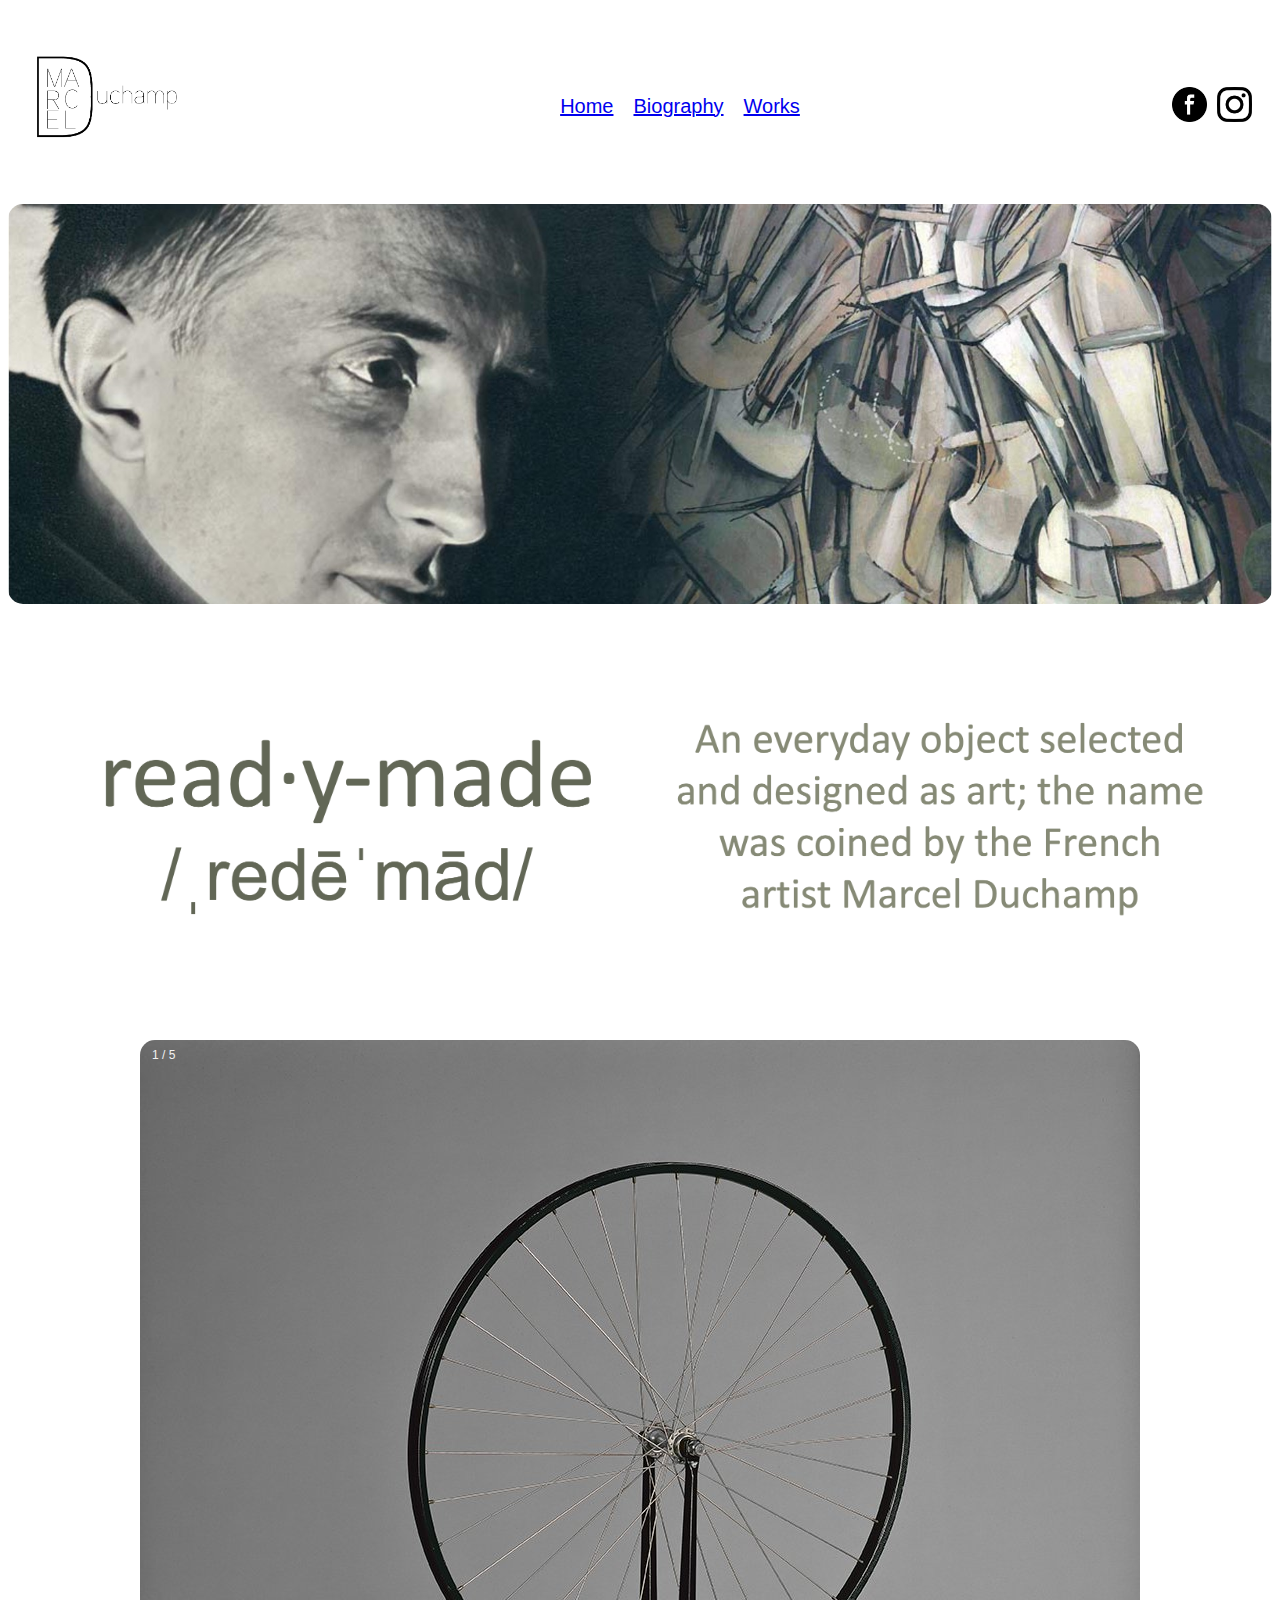
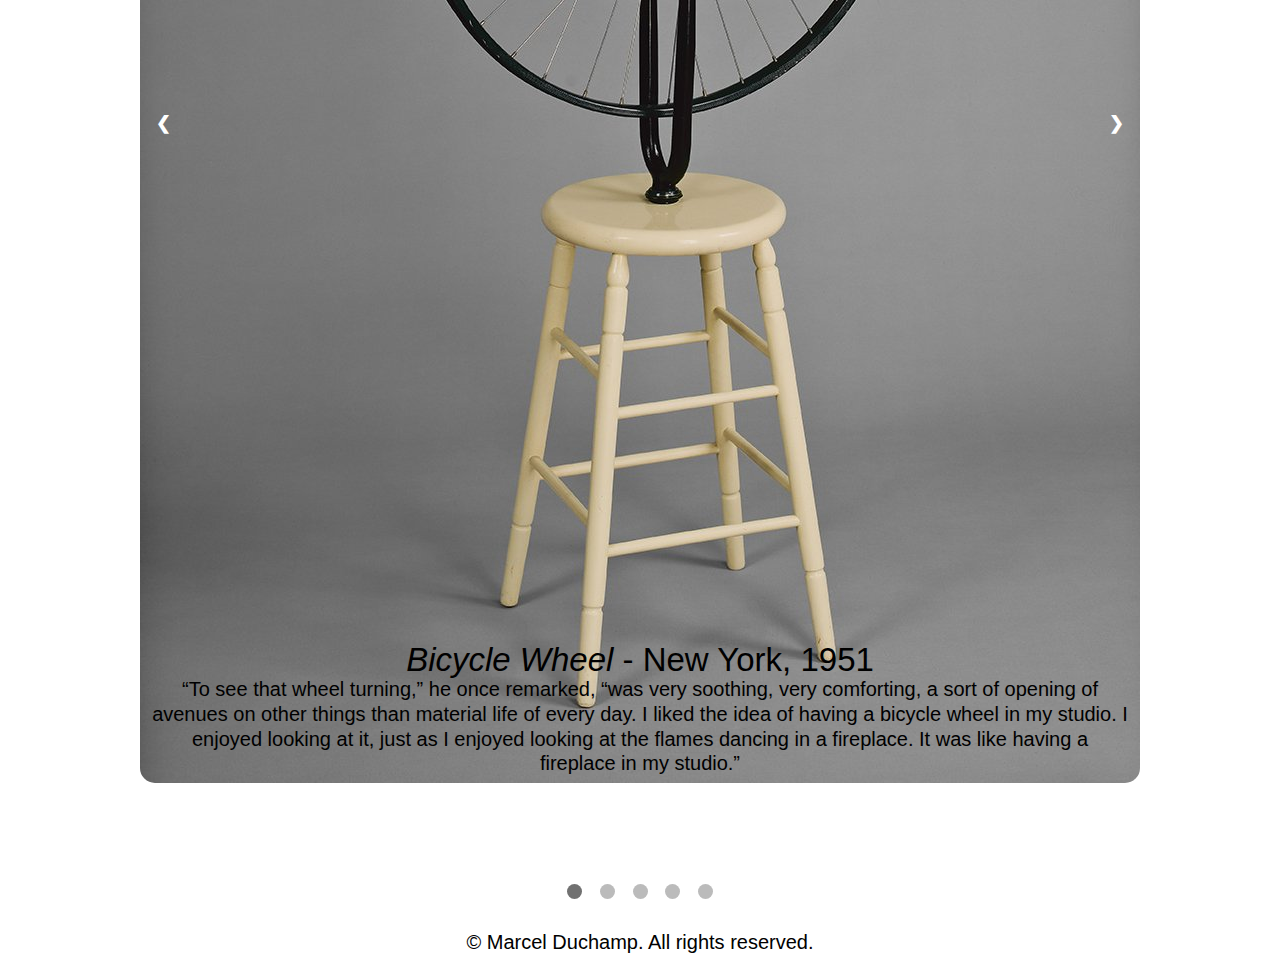
==== works.html @ 7e20b763 "first commit" ====
<!DOCTYPE html>
<html lang="en">

<head>
    <meta charset="UTF-8" />
    <meta name="viewport" content="width=device-width, initial-scale=1.0">
    <meta http-equiv="X-UA-Compatible" content="IE=edge" />
    <meta name="viewport" content="width=device-width, initial-scale=1.0" />
    <link rel="stylesheet" type="text/css" href="style.css" />
    <title>Works</title>
</head>

<body>
    <div class="header-container">
        <header>
            <h1><a href="index.html"><img src="Images/DuchampLogo.png" alt="Website Logo" class="logo"></a></h1>
        </header>
            <div class="nav-container">
                <nav>
                    <ul>
                        <li><a href="index.html">Home</a></li>
                        <li><a href="bio.html">Biography</a></li>
                        <li><a href="works.html"> Works</a></li>
                    </ul>
                </nav>
            </div>
                <div class="social">
                    <a href="https://www.facebook.com/groups/344424405578265" target="_blank">
                        <img src="Images/facebook.png" alt="social">
                      </a>
                      <a href="https://www.instagram.com/marcel_duchamp1887/" target="_blank">
                        <img src="Images/instagram.png" alt="social">
                      </a>
                </div>
    </div>

    </section>

    <div class="hero">
        <img src="Images/Duchamp.jpg" alt="Hero Image">
    </div>

    <div class="works-para">
       <div class="readymade">
            <img src="Images/readymade2.png" alt="readymade1">
        </div>
        <div class="slideshow-container">
            <div class="mySlides">
                <div class="numbertext">1 / 5</div>
                <img src="Images/BicycleWheel.png" style="width:100%">
                <div class="text"><i>Bicycle Wheel</i> - New York, 1951 <br>
                        <span style="font-size: 20px;">“To see that wheel turning,” he once remarked, “was very soothing,
                        very comforting, a sort of opening of avenues on other things than material life of every day. I
                        liked the idea of having a bicycle wheel in my studio. I enjoyed looking at it, just as I
                        enjoyed looking at the flames dancing in a fireplace. It was like having a fireplace in my
                        studio.”</span>
                </div>
            </div>

            <div class="mySlides">
                <div class="numbertext">2 / 5</div>
                <img src="Images/broken.jpg" style="width:100%">
                <div class="text"><i>In Advance of the Broken Arm - Yale University, 1915</i><br>
                    <span style="font-size: 20px;">Duchamp acquired the initial version of this piece from a hardware
                        store in 1915. He signed and dated the shovel before suspending it from the ceiling of his
                        studio for display. The title, <i>In Advance of the Broken Arm</i>, humorously references the
                        shovel's intended use.</span>
                </div>
            </div>

            <div class="mySlides">
                <div class="numbertext">3 / 5</div>
                <img src="Images/Fountain.png" style="width:100%">
                <div class="text"><i>Fountain - Tate Modern, 1917</i> <br>
                    <span style="font-size: 20px;">On his journey of protesting traditional art, Duchamp submitted an
                        upside-down urinal titled <i>Fountain</i>, signed “R. Mutt, 1917,” to the unjuried Society of
                        Independent Artists’ salon in New York, which promised to accept any artwork with a paid fee.
                        The board, suspecting a prank, rejected <i>Fountain</i> as not being true art. In response,
                        Duchamp, a board member, resigned in protest.</span>
                </div>
            </div>

            <div class="mySlides">
                <div class="numbertext">4 / 5</div>
                <img src="Images/trebuchet.jpg" style="width:100%">
                <div class="text"><i>Trebuchet ("Trap") - Center Pompidou - 1917/1964</i> <br>
                    <span style="font-size: 20px;">"lt stayed there on the floor and I would always knock against it at every moment. lt drove me mad and I said to myself : l've had enough of this; if it wants to stay on the floor, all right, l'm going to nail it''.</span>
                </div>
            </div>

            <div class="mySlides">
                <div class="numbertext">5 / 5</div>
                <img src="Images/bottle.jpg" style="width:100%">
                <div class="text"><i>Bottle Rack - The Art Institute of Chicago, 1914/1959</i> <br>
                    <span style="font-size: 20px;">Marcel Duchamp transformed an ordinary, mass-produced bottle rack into an artwork by designating it as such. Known as <i>Bottle Rack</i>, its original function was redefined by Duchamp's act of selection. When he moved to New York in 1915, he left the piece with his sister, who had discarded it by the time Duchamp later requested it. However, the concept behind <i>Bottle Rack</i> persisted, as its status as a ready-made inherently questioned originality due to its industrial production. Duchamp subsequently acquired and authorized new versions of the work.</span>
                </div>
            </div>
            <a class="prev" onclick="plusSlides(-1)">&#10094;</a>
            <a class="next" onclick="plusSlides(1)">&#10095;</a>
        </div>
        <br>

        <div style="text-align:center">
            <span class="dot" onclick="currentSlide(1)"></span>
            <span class="dot" onclick="currentSlide(2)"></span>
            <span class="dot" onclick="currentSlide(3)"></span>
            <span class="dot" onclick="currentSlide(4)"></span>
            <span class="dot" onclick="currentSlide(5)"></span>
        </div>

        <script>
            let slideIndex = 1;
            showSlides(slideIndex);

            function plusSlides(n) {
                showSlides(slideIndex += n);
            }

            function currentSlide(n) {
                showSlides(slideIndex = n);
            }

            function showSlides(n) {
                let i;
                let slides = document.getElementsByClassName("mySlides");
                let dots = document.getElementsByClassName("dot");
                if (n > slides.length) { slideIndex = 1 }
                if (n < 1) { slideIndex = slides.length }
                for (i = 0; i < slides.length; i++) {
                    slides[i].style.display = "none";
                }
                for (i = 0; i < dots.length; i++) {
                    dots[i].className = dots[i].className.replace(" active", "");
                }
                slides[slideIndex - 1].style.display = "block";
                dots[slideIndex - 1].className += " active";
            }
        </script>

        </section>

    <footer>
        <p>&copy; Marcel Duchamp. All rights reserved.</p>        
    </footer>

</body>

</html>
---- style.css ----
* {
  box-sizing: border-box;
}

body,
html {
  min-height: 100vh;
  margin: 10;
}
body {
  font-family: 'Rethink Sans', sans-serif; 
}


.header-container {
  display: flex;
  align-items: center;
  justify-content: space-between;
  padding: 10px 20px;
  background-color: hsl(0, 0%, 100%);
}

.nav-container {
  display: flex;
  justify-content: center;
  flex-grow: 1;
}

nav a:active {
  color: rgb;
  text-decoration: underline;
}

.logo {
  flex: 0 0 auto;
}

.logo img {
  width: 150px;
  height: auto;
  max-width: 100%;
}


.social {
  display: flex;
  align-items: center;
  justify-content: flex-end;
  flex: 0 0 auto
}

.social img {
  width: 35px;
  height: auto;
  margin-left: 10px;
}

.hero {
  display: flex;
  justify-content: center;
  gap: 10px;
  max-height: 400px;
  overflow: hidden;
}

.hero img {
  width: 100%;
  max-width: 100%;
  height: auto;
  object-fit: cover;
  border-radius: 15px;
}


h1 img{
  width: 150px;
  height: auto;
  max-width: 100%;
}

h2 {
  size: 50px;
  font-family: 'Rethink Sans', sans-serif;
  text-align: center;
}

h3 {
  font-family:'Rethink Sans', sans-serif;
  font-size: 50px;
  padding-top: 80px;
  text-align: center; 
  display: block;
  width: fit-content; 
  margin: 0 auto; 
  color: #868b77

}

h5 {
  font-family: 'Rethink Sans', sans-serif;
  text-align: center;
  font-size: 50px;

}

nav {
  font-family: 'Rethink Sans', sans-serif;
  background-color: hsl(0, 0%, 100%);
  padding: 5px;
  display: flex;
  justify-content: flex-end;
  align-items: center;
  font-size: 20px;

}

nav ul li {
  word-spacing: 10px;
}

nav ul {
  list-style: none;
  margin: 0;
  padding: 10px;
  display: flex;
}

nav ul li {
  margin-left: 20px;

}

* {
  box-sizing: border-box
}

.container {
  width: 700px;
  height: 175px;
  border-radius: 10px;
  background-color: rgb(243, 240, 230);
  display: flex;
  justify-content: center;
  align-items: center;
}

* {
  box-sizing: border-box
}

.para-text {
  font-size: 30px;
  margin-left: 20px;
  padding-left: 5%;
  padding-right: 5%;

}


.works-para {
  font-size: 50px;

}

.slideshow-container {
  max-width: 1000px;
  position: relative;
  margin: auto;
}

.slideshow-container img{
  border-radius: 15px;

}

.mySlides {
  display: none;

}

.prev,
.next {
  cursor: pointer;
  position: absolute;
  top: 50%;
  width: auto;
  margin-top: -22px;
  padding: 16px;
  color: white;
  font-weight: bold;
  font-size: 18px;
  transition: 0.6s ease;
  border-radius: 0 3px 3px 0;
  user-select: none;
}

.next {
  right: 0;
  border-radius: 3px 0 0 3px;
}

.prev:hover,
.next:hover {
  background-color: rgba(0, 0, 0, 0.8);
}

.text {
  color: black;
  font-size: 33px;
  padding: 8px 12px;
  position: absolute;
  bottom: 15px;
  width: 100%;
  text-align: center;
  line-height: .75;
}

.numbertext {
  color: #f2f2f2;
  font-size: 12px;
  padding: 8px 12px;
  position: absolute;
  top: 0;
}

.dot {
  cursor: pointer;
  height: 15px;
  width: 15px;
  margin: 0 2px;
  background-color: #bbb;
  border-radius: 50%;
  display: inline-block;
  transition: background-color 0.6s ease;
}

.active,
.dot:hover {
  background-color: #717171;
}

.fade {
  animation-name: fade;
  animation-duration: 1.5s;
}

@keyframes fade {
  from {
    opacity: .4
  }

  to {
    opacity: 1
  }
}

.hero {
  position: relative;
  width: 100%;
  height: 70vh;
  overflow: hidden;
  display: flex;
  align-items: center;
  justify-content: center;
}

.hero img {
  width: 100%;
  height: 100%;
  object-fit: cover;
 
}

.form-img img {
  width: 100%;
  height: 100%;
  object-fit: cover;
}
.readymade img {
  width: 95%;
  height: auto;
  object-fit: cover;
  display: block;
  margin: 0 auto;
  padding-bottom: 80px;
  padding-top: 80px;
}


.bio-container {
  display: flex;
  justify-content: space-around;
  padding: 10px;
  align-items: center;
  border-radius: 15px;
}

.bio-container img {
  max-width: 40%;
  height: auto;
  object-fit: contain;
  border-radius: 15px;
}

.bio-text {
  max-width: 90%;
  text-indent: 40px;
  font-family: 'Segoe UI', Tahoma, Geneva, Verdana, sans-serif;
  text-align: left;
  font-size: 25px;
  line-height: 1.5;
  margin: 30px;
  padding-right: 40px;
  padding-bottom: 20px;
}

.home-image-container {
  display: flex;
  justify-content: space-around;
  align-items: center;
}

.home-image-container img {
  width: 30%;
  height: 300px;
  object-fit: cover;
  border-radius: 15px;
}

form {
  background-color: #ffffff;
  padding: 20px 40px;
  border-radius: 8px;
  box-shadow: 0px 4px 8px rgba(0, 0, 0, 0.2);
  text-align: center;
}


label {
  font-size: 30px;
  color: #555;
}

input[type="radio"] {
  margin-right: 8px;
}

input[type="radio"]+label {
  margin-right: 20px;
  color: #333;
}

button {
  margin-top: 20px;
  padding: 10px 20px;
  font-size: 1em;
  color: #fff;
  background-color: hsl(56, 16%, 68%);
  border: none;
  border-radius: 5px;
  cursor: pointer;
  transition: background-color 0.3s ease;
}

button:hover {
  background-color: #ddb0a0;
}
.yesno {
  display: flex; 
  justify-content: center;
  align-items: center;
}

  footer {
    font-size: 20px;
    text-align: center;
  }

@media screen and (max-width: 580px) {

  h3{

    font-size: 20px;
  }
  .para-text{
font-size: 20px;
  }

  .home-image-container{
    width: 80%;
    height: 5%px;

  }


  .bio-text{
font-size: 15px;

  }
  .bio-container{
    width: 80%;
    height: 5%px;
  }

}
@media screen and (max-width: 580px) {
  .slideshow-container{
    font-size: 10px;
    width: 60%;
    height: 5%px;

  }
}

@media screen and (max-width: 580px){
h5{
font-size: 20px;
.Hero Image1{
  width: 60%;
  height: 5%px;

}

}

}

@media screen and (max-width: 580px){

  .readymade img {
    width: 50%;
    height: auto;
  }
  .text{
    color: black;
    font-size: 33px;
    padding: 8px 12px;
    position: absolute;
    bottom: 15px;
    width: 100%;
    text-align: center;
    line-height: .75
  }

}
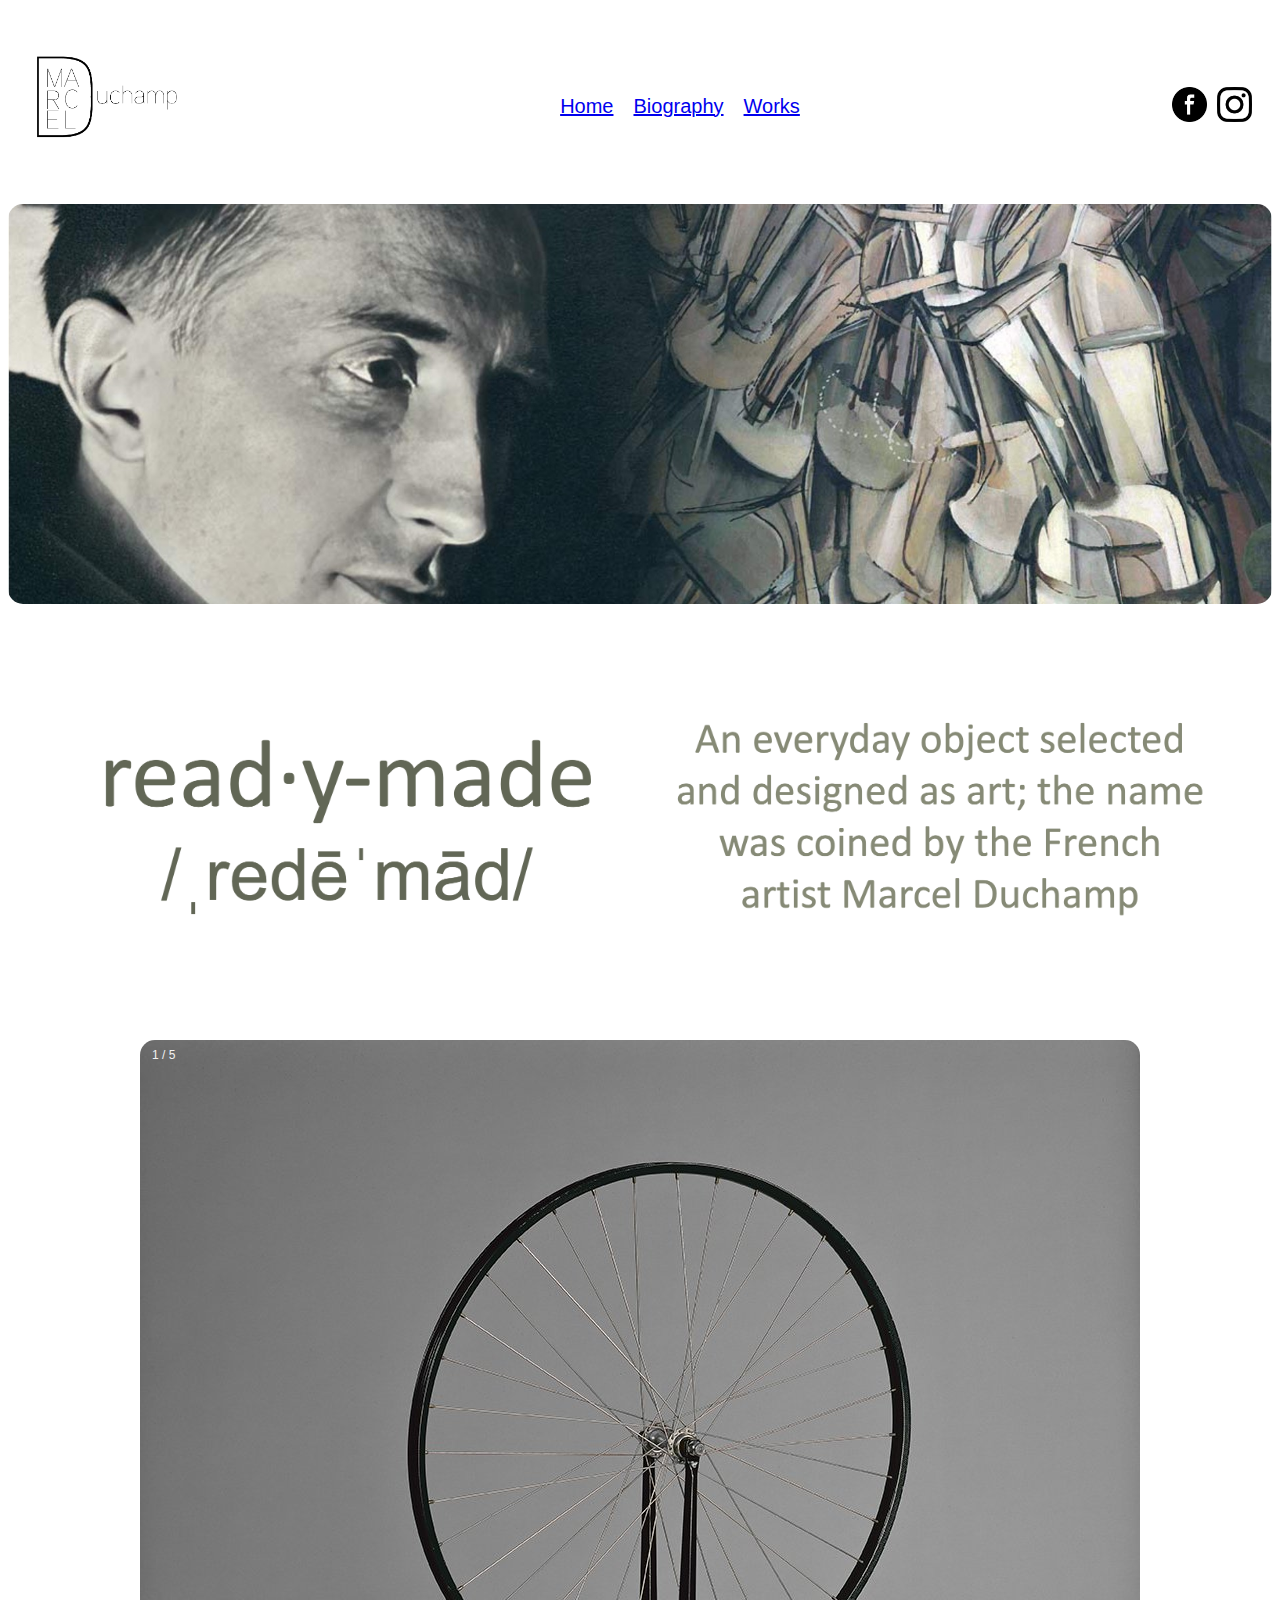
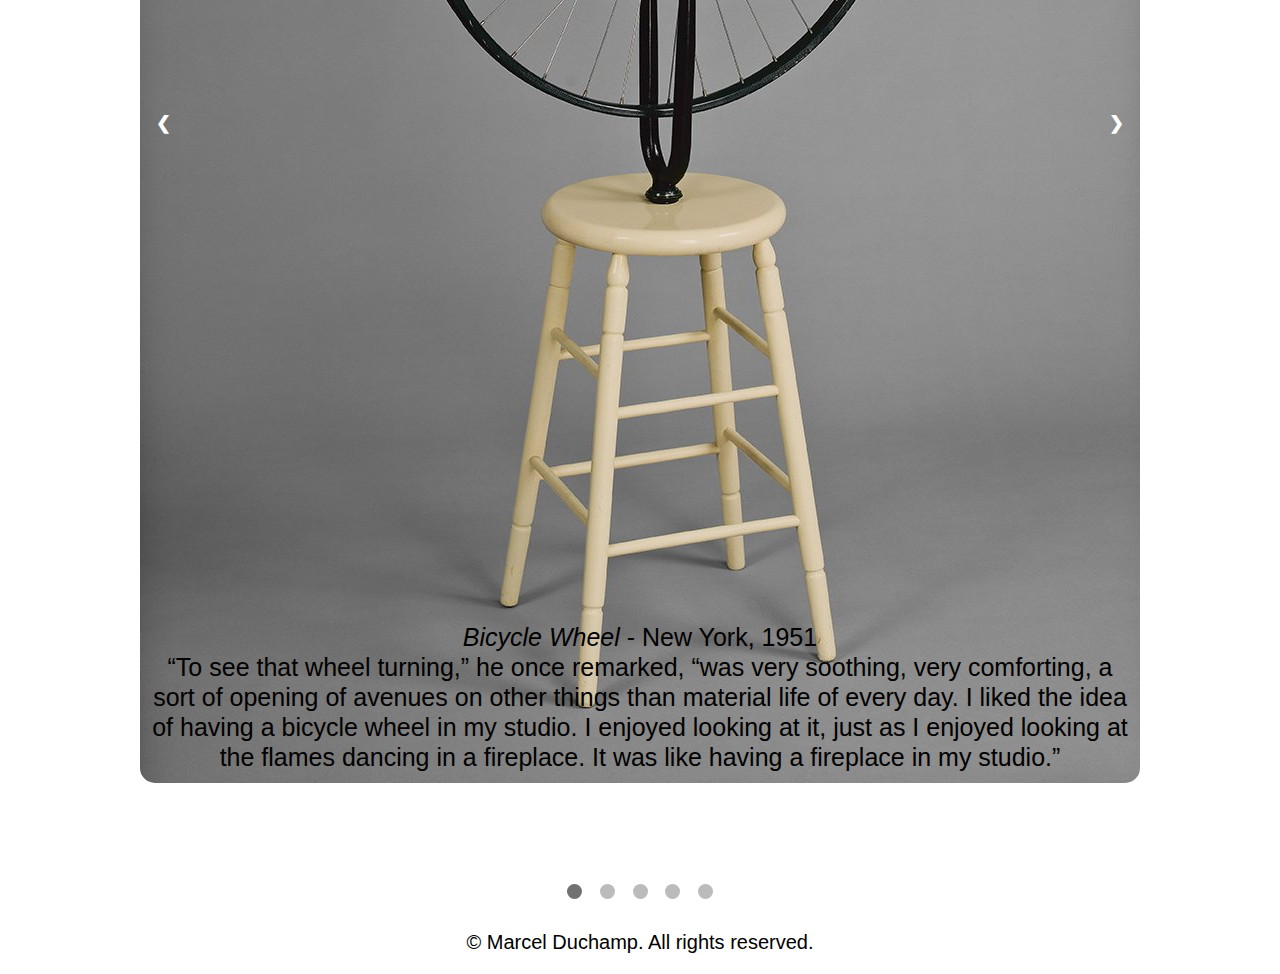
==== commit b87189ab: "Commit" ====
--- a/works.html
+++ b/works.html
@@ -49,7 +49,7 @@
                 <div class="numbertext">1 / 5</div>
                 <img src="Images/BicycleWheel.png" style="width:100%">
                 <div class="text"><i>Bicycle Wheel</i> - New York, 1951 <br>
-                        <span style="font-size: 20px;">“To see that wheel turning,” he once remarked, “was very soothing,
+                    <span>“To see that wheel turning,” he once remarked, “was very soothing,
                         very comforting, a sort of opening of avenues on other things than material life of every day. I
                         liked the idea of having a bicycle wheel in my studio. I enjoyed looking at it, just as I
                         enjoyed looking at the flames dancing in a fireplace. It was like having a fireplace in my
@@ -61,7 +61,7 @@
                 <div class="numbertext">2 / 5</div>
                 <img src="Images/broken.jpg" style="width:100%">
                 <div class="text"><i>In Advance of the Broken Arm - Yale University, 1915</i><br>
-                    <span style="font-size: 20px;">Duchamp acquired the initial version of this piece from a hardware
+                    <span>Duchamp acquired the initial version of this piece from a hardware
                         store in 1915. He signed and dated the shovel before suspending it from the ceiling of his
                         studio for display. The title, <i>In Advance of the Broken Arm</i>, humorously references the
                         shovel's intended use.</span>
@@ -72,7 +72,7 @@
                 <div class="numbertext">3 / 5</div>
                 <img src="Images/Fountain.png" style="width:100%">
                 <div class="text"><i>Fountain - Tate Modern, 1917</i> <br>
-                    <span style="font-size: 20px;">On his journey of protesting traditional art, Duchamp submitted an
+                    <span>On his journey of protesting traditional art, Duchamp submitted an
                         upside-down urinal titled <i>Fountain</i>, signed “R. Mutt, 1917,” to the unjuried Society of
                         Independent Artists’ salon in New York, which promised to accept any artwork with a paid fee.
                         The board, suspecting a prank, rejected <i>Fountain</i> as not being true art. In response,
@@ -84,7 +84,7 @@
                 <div class="numbertext">4 / 5</div>
                 <img src="Images/trebuchet.jpg" style="width:100%">
                 <div class="text"><i>Trebuchet ("Trap") - Center Pompidou - 1917/1964</i> <br>
-                    <span style="font-size: 20px;">"lt stayed there on the floor and I would always knock against it at every moment. lt drove me mad and I said to myself : l've had enough of this; if it wants to stay on the floor, all right, l'm going to nail it''.</span>
+                    <span>"lt stayed there on the floor and I would always knock against it at every moment. lt drove me mad and I said to myself : l've had enough of this; if it wants to stay on the floor, all right, l'm going to nail it''.</span>
                 </div>
             </div>
 
@@ -92,7 +92,7 @@
                 <div class="numbertext">5 / 5</div>
                 <img src="Images/bottle.jpg" style="width:100%">
                 <div class="text"><i>Bottle Rack - The Art Institute of Chicago, 1914/1959</i> <br>
-                    <span style="font-size: 20px;">Marcel Duchamp transformed an ordinary, mass-produced bottle rack into an artwork by designating it as such. Known as <i>Bottle Rack</i>, its original function was redefined by Duchamp's act of selection. When he moved to New York in 1915, he left the piece with his sister, who had discarded it by the time Duchamp later requested it. However, the concept behind <i>Bottle Rack</i> persisted, as its status as a ready-made inherently questioned originality due to its industrial production. Duchamp subsequently acquired and authorized new versions of the work.</span>
+                    <span>Marcel Duchamp transformed an ordinary, mass-produced bottle rack into an artwork by designating it as such. Known as <i>Bottle Rack</i>, its original function was redefined by Duchamp's act of selection. When he moved to New York in 1915, he left the piece with his sister, who had discarded it by the time Duchamp later requested it. However, the concept behind <i>Bottle Rack</i> persisted, as its status as a ready-made inherently questioned originality due to its industrial production. Duchamp subsequently acquired and authorized new versions of the work.</span>
                 </div>
             </div>
             <a class="prev" onclick="plusSlides(-1)">&#10094;</a>
--- a/style.css
+++ b/style.css
@@ -7,8 +7,9 @@
   min-height: 100vh;
   margin: 10;
 }
+
 body {
-  font-family: 'Rethink Sans', sans-serif; 
+  font-family: 'Rethink Sans', sans-serif;
 }
 
 
@@ -72,7 +73,7 @@
 }
 
 
-h1 img{
+h1 img {
   width: 150px;
   height: auto;
   max-width: 100%;
@@ -85,15 +86,14 @@
 }
 
 h3 {
-  font-family:'Rethink Sans', sans-serif;
+  font-family: 'Rethink Sans', sans-serif;
   font-size: 50px;
   padding-top: 80px;
-  text-align: center; 
+  text-align: center;
   display: block;
-  width: fit-content; 
-  margin: 0 auto; 
+  width: fit-content;
+  margin: 0 auto;
   color: #868b77
-
 }
 
 h5 {
@@ -168,7 +168,7 @@
   margin: auto;
 }
 
-.slideshow-container img{
+.slideshow-container img {
   border-radius: 15px;
 
 }
@@ -206,13 +206,13 @@
 
 .text {
   color: black;
-  font-size: 33px;
+  font-size: 25px;
   padding: 8px 12px;
   position: absolute;
   bottom: 15px;
   width: 100%;
   text-align: center;
-  line-height: .75;
+  line-height: 30px;
 }
 
 .numbertext {
@@ -268,7 +268,7 @@
   width: 100%;
   height: 100%;
   object-fit: cover;
- 
+
 }
 
 .form-img img {
@@ -276,6 +276,7 @@
   height: 100%;
   object-fit: cover;
 }
+
 .readymade img {
   width: 95%;
   height: auto;
@@ -315,6 +316,9 @@
 }
 
 .home-image-container {
+  width: 100%;
+  height: auto;
+  object-fit: cover;
   display: flex;
   justify-content: space-around;
   align-items: center;
@@ -365,46 +369,53 @@
 button:hover {
   background-color: #ddb0a0;
 }
+
 .yesno {
-  display: flex; 
+  display: flex;
   justify-content: center;
   align-items: center;
 }
 
-  footer {
+footer {
+  font-size: 20px;
+  text-align: center;
+}
+
+@media screen and (max-width: 580px) {
+
+  h3 {
+
     font-size: 20px;
-    text-align: center;
-  }
+  }
+
+  .para-text {
+    font-size: 20px;
+  }
+
+  .home-image-container {
+    width: 100%;
+    height: auto;
+    object-fit: cover;
+    border-radius: 15px;
+
+  }
+
+
+  .bio-text {
+    font-size: 10px;
+    padding: 5px;
+
+  }
+
+  .bio-container {
+    width: 100%;
+    height: auto;
+  }
+
+}
 
 @media screen and (max-width: 580px) {
-
-  h3{
-
-    font-size: 20px;
-  }
-  .para-text{
-font-size: 20px;
-  }
-
-  .home-image-container{
-    width: 80%;
-    height: 5%px;
-
-  }
-
-
-  .bio-text{
-font-size: 15px;
-
-  }
-  .bio-container{
-    width: 80%;
-    height: 5%px;
-  }
-
-}
-@media screen and (max-width: 580px) {
-  .slideshow-container{
+  .slideshow-container {
     font-size: 10px;
     width: 60%;
     height: 5%px;
@@ -412,34 +423,49 @@
   }
 }
 
-@media screen and (max-width: 580px){
-h5{
-font-size: 20px;
-.Hero Image1{
-  width: 60%;
-  height: 5%px;
-
-}
-
-}
-
-}
-
-@media screen and (max-width: 580px){
+@media screen and (max-width: 580px) {
+  h5 {
+    font-size: 20px;
+
+    .Hero Image1 {
+      width: 60%;
+      height: 5%px;
+
+    }
+
+  }
+
+}
+
+@media screen and (max-width: 580px) {
 
   .readymade img {
-    width: 50%;
+    width: 90%;
     height: auto;
   }
-  .text{
+
+  .text {
     color: black;
-    font-size: 33px;
+    font-size: 7px;
     padding: 8px 12px;
     position: absolute;
-    bottom: 15px;
+    bottom: px;
     width: 100%;
     text-align: center;
-    line-height: .75
+    line-height: 10px;
+
+  }
+
+  .text2 {
+    font-size: 10px;
+    line-height: 10px;
+  }
+
+  .slideshow-container {}
+
+  footer {
+    font-size: 10px;
+    text-align: center;
   }
 
 }